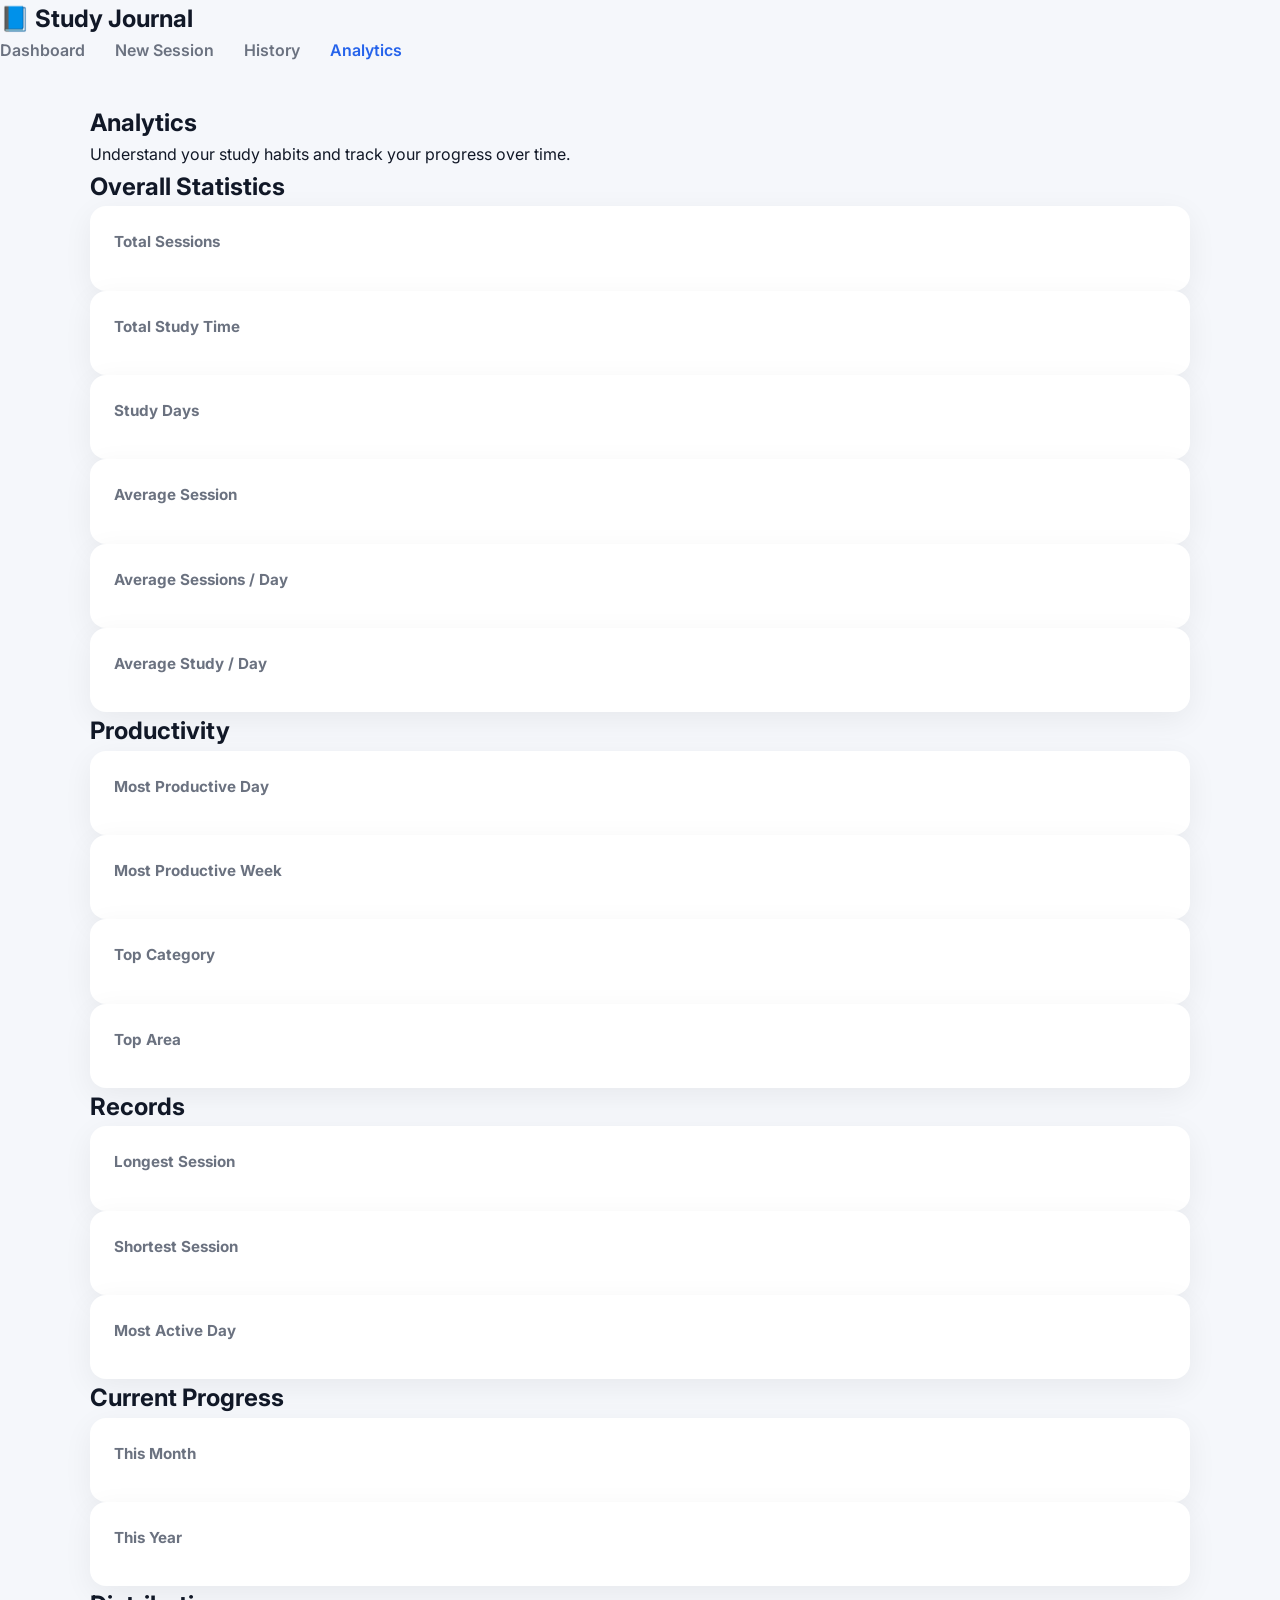
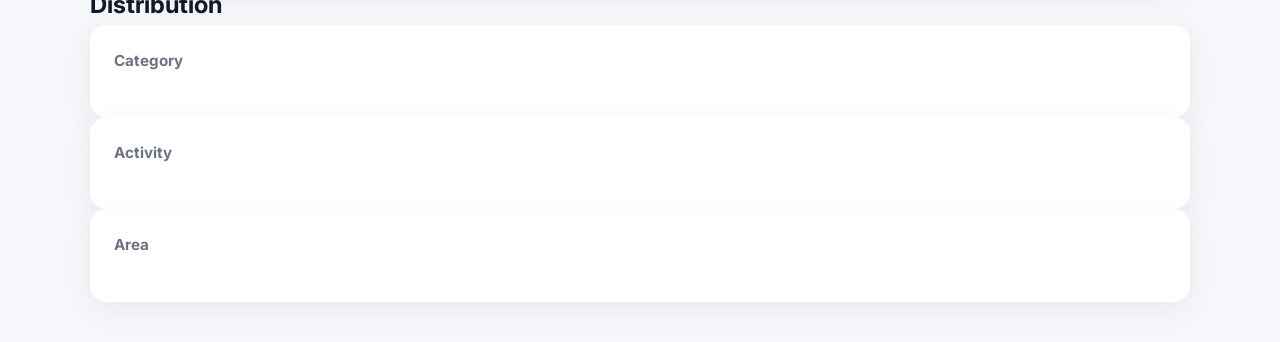
==== analytics.html @ ee1f6565 "Analytics JS and HTML" ====
<!DOCTYPE html>
<html lang="en">
<head>
    <meta charset="UTF-8">
    <meta name="viewport" content="width=device-width, initial-scale=1.0">
    <title>Analytics | Study Journal</title>

    <link rel="stylesheet" href="css/style.css">
</head>

<body>

    <!-- Header -->

    <header class="header">

        <a href="index.html" class="logo">
            📘 Study Journal
        </a>

        <nav class="nav">

            <a href="index.html">Dashboard</a>

            <a href="new-session.html">New Session</a>

            <a href="history.html">History</a>

            <a href="analytics.html" class="active">Analytics</a>

        </nav>

    </header>

    <main class="container">

        <!-- Page Header -->

        <section class="page-header">

            <h1>Analytics</h1>

            <p>
                Understand your study habits and track your progress over time.
            </p>

        </section>


        <!-- Overall Statistics -->

        <section>

            <h2>Overall Statistics</h2>

            <div class="stats-grid">

                <div class="card stat-card">
                    <h3>Total Sessions</h3>
                    <p id="total-sessions"></p>
                </div>

                <div class="card stat-card">
                    <h3>Total Study Time</h3>
                    <p id="total-study-time"></p>
                </div>

                <div class="card stat-card">
                    <h3>Study Days</h3>
                    <p id="study-days"></p>
                </div>

                <div class="card stat-card">
                    <h3>Average Session</h3>
                    <p id="average-session"></p>
                </div>

                <div class="card stat-card">
                    <h3>Average Sessions / Day</h3>
                    <p id="average-sessions-day"></p>
                </div>

                <div class="card stat-card">
                    <h3>Average Study / Day</h3>
                    <p id="average-study-day"></p>
                </div>

            </div>

        </section>


        <!-- Productivity -->

        <section>

            <h2>Productivity</h2>

            <div class="stats-grid">

                <div class="card">
                    <h3>Most Productive Day</h3>
                    <p id="productive-day"></p>
                </div>

                <div class="card">
                    <h3>Most Productive Week</h3>
                    <p id="productive-week"></p>
                </div>

                <div class="card">
                    <h3>Top Category</h3>
                    <p id="top-category"></p>
                </div>

                <div class="card">
                    <h3>Top Area</h3>
                    <p id="top-area"></p>
                </div>

            </div>

        </section>


        <!-- Records -->

        <section>

            <h2>Records</h2>

            <div class="stats-grid">

                <div class="card">
                    <h3>Longest Session</h3>
                    <p id="longest-session"></p>
                </div>

                <div class="card">
                    <h3>Shortest Session</h3>
                    <p id="shortest-session"></p>
                </div>

                <div class="card">
                    <h3>Most Active Day</h3>
                    <p id="most-active-day"></p>
                </div>

            </div>

        </section>


        <!-- Current Progress -->

        <section>

            <h2>Current Progress</h2>

            <div class="stats-grid">

                <div class="card">

                    <h3>This Month</h3>

                    <p id="month-sessions"></p>

                    <p id="month-minutes"></p>

                </div>

                <div class="card">

                    <h3>This Year</h3>

                    <p id="year-sessions"></p>

                    <p id="year-minutes"></p>

                </div>

            </div>

        </section>


        <!-- Distribution -->

        <section>

            <h2>Distribution</h2>

            <div class="stats-grid">

                <div class="card">

                    <h3>Category</h3>

                    <table id="category-distribution"></table>

                </div>

                <div class="card">

                    <h3>Activity</h3>

                    <table id="activity-distribution"></table>

                </div>

                <div class="card">

                    <h3>Area</h3>

                    <table id="area-distribution"></table>

                </div>

            </div>

        </section>

    </main>

    <script type="module" src="js/pages/analytics-page.js"></script>

</body>
</html>
---- css/style.css ----
/* ===========================
   Google Font
=========================== */

@import url('https://fonts.googleapis.com/css2?family=Inter:wght@400;500;600;700&display=swap');


/* ===========================
   Root Variables
=========================== */

:root {

    --bg: #f5f7fb;

    --surface: #ffffff;

    --primary: #2563eb;

    --primary-hover: #1d4ed8;

    --text: #111827;

    --muted: #6b7280;

    --border: #e5e7eb;

    --shadow: 0 8px 30px rgba(0,0,0,0.06);

    --radius: 16px;
   
    --radius-small:10px;

    --space-xs: 0.5rem;    /* 8px */
    --space-sm: 1rem;      /* 16px */
    --space-md: 1.5rem;    /* 24px */
    --space-lg: 2rem;      /* 32px */
    --space-xl: 3rem;      /* 48px */

}


/* ===========================
   Reset
=========================== */

*{

    margin:0;

    padding:0;

    box-sizing:border-box;

}


body{

    font-family:'Inter',sans-serif;

    background:var(--bg);

    color:var(--text);

    line-height:1.6;

}



/* ===========================
   Container
=========================== */

.container{

    width:min(1100px,92%);

    margin:auto;

    padding:40px 0;

}



/* ===========================
   Navigation
=========================== */

.navbar{

    display:flex;

    justify-content:space-between;

    align-items:center;

    padding:22px 5%;

    background:var(--surface);

    border-bottom:1px solid var(--border);

    position:sticky;

    top:0;

    z-index:100;

}


.logo {
    display: flex;
    align-items: center;
    gap: 0.5rem;

    text-decoration: none;
    color: inherit;

    font-size: 1.5rem;
    font-weight: 700;
}

.logo:hover {
    color: var(--primary);
}


nav{

    display:flex;

    gap:30px;

}


nav a{

    text-decoration:none;

    color:var(--muted);

    font-weight:600;

    transition:.25s;

}


nav a:hover{

    color:var(--primary);

}


nav a.active{

    color:var(--primary);

}



/* ===========================
   Hero
=========================== */

.hero{

    display:flex;

    justify-content:space-between;

    align-items:center;

    margin-bottom: var(--space-lg);

}


.hero h1{

    font-size:2.2rem;

    margin-bottom:10px;

}


.hero p{

    color:var(--muted);

}


.today{

    text-align:right;

}


.today p{

    color:var(--muted);

    margin-bottom:4px;

}



/* ===========================
   Cards
=========================== */

.card{

    background:var(--surface);

    border-radius:var(--radius);

    padding: var(--space-md);

    box-shadow:var(--shadow);

}


.card h3{

    margin-bottom:12px;

    color:var(--muted);

    font-size:.95rem;

}


.card h1{

    font-size:2.3rem;

    margin-bottom:8px;

}


.card h2{

    margin-bottom: var(--space-md);

}



/* ===========================
   Summary Grid
=========================== */

.summary-grid{

    display:grid;

    grid-template-columns:repeat(auto-fit,minmax(220px,1fr));

    gap:20px;

    margin-bottom:30px;

}

.form-sections {
    display: flex;
    flex-direction: column;
    gap: var(--space-lg);
}

/* ===========================
   Two Columns
=========================== */

.two-column{

    display:grid;

    grid-template-columns:1fr 1fr;

    gap:20px;

    margin-bottom:30px;

}


.two-column ul{

    list-style:none;

}


.two-column li{

    padding:12px 0;

    border-bottom:1px solid var(--border);

}



/* ===========================
   Section Title
=========================== */

.section-title{

    display:flex;

    justify-content:space-between;

    align-items:center;

    margin-bottom:25px;

}


.section-title a{

    color:var(--primary);

    text-decoration:none;

}



/* ===========================
   Empty State
=========================== */

.empty-state{

    text-align:center;

    padding:50px 20px;

}


.empty-state .icon{

    font-size:60px;

    margin-bottom:15px;

}


.empty-state h3{

    margin-bottom:10px;

}


.empty-state p{

    color:var(--muted);

    margin-bottom:25px;

}



/* ===========================
   Button
=========================== */

.button{

    display:inline-block;

    background:var(--primary);

    color:white;

    padding:12px 24px;

    border-radius:10px;

    text-decoration:none;

    font-weight:600;

    transition:.25s;

}


.button:hover{

    background:var(--primary-hover);

}



/* ===========================
   Quick Actions
=========================== */

.quick-actions{

    display:grid;

    grid-template-columns:repeat(auto-fit,minmax(240px,1fr));

    gap:20px;

    margin-top:30px;

}


.action-card{

    background:var(--surface);

    border-radius:var(--radius);

    padding:24px;

    text-decoration:none;

    color:inherit;

    box-shadow:var(--shadow);

    transition:.25s;

}


.action-card:hover{

    transform:translateY(-4px);

}


.action-card h3{

    margin:12px 0;

}


.action-card p{

    color:var(--muted);

}


.emoji{

    font-size:36px;

}


.disabled{

    opacity:.55;

    pointer-events:none;

}



/* ===========================
   Footer
=========================== */

footer{

    text-align:center;

    padding:30px;

    color:var(--muted);

}



/* ===========================
   Responsive
=========================== */

@media(max-width:900px){

    .hero{

        flex-direction:column;

        align-items:flex-start;

        gap:25px;

    }

    .today{

        text-align:left;

    }

    .two-column{

        grid-template-columns:1fr;

    }

}


@media(max-width:700px){

    .navbar{

        flex-direction:column;

        gap:18px;

    }

    nav{

        gap:18px;

        flex-wrap:wrap;

        justify-content:center;

    }

    .hero h1{

        font-size:1.8rem;

    }

}


/* ==========================================================
   Forms
========================================================== */

.form-grid {

    display: grid;

    grid-template-columns: repeat(auto-fit, minmax(260px, 1fr));

    gap: var(--space-md);
    margin-top: var(--space-md);

}

.form-group {

    display: flex;

    flex-direction: column;

}

.form-group label {

    margin-bottom: 8px;

    font-size: 0.95rem;

    font-weight: 600;

    color: var(--text);

}

.form-group input,
.form-group select,
.form-group textarea {

    width: 100%;

    padding: 14px 16px;

    font-size: 0.95rem;

    font-family: inherit;

    border: 1px solid var(--border);

    border-radius: 10px;

    background: white;

    color: var(--text);

    transition: all .25s ease;

    outline: none;

}

.form-group textarea {

    resize: vertical;

    min-height: 140px;

}

.form-group input:focus,
.form-group select:focus,
.form-group textarea:focus {

    border-color: var(--primary);

    box-shadow: 0 0 0 4px rgba(37,99,235,.10);

}

.form-group input[readonly] {

    background: #f8fafc;

    color: var(--muted);

    font-weight: 600;

}


/* ==========================================================
   Save Button Section
========================================================== */

.save-section {

    margin-top: var(--space-lg);

    display: flex;

    justify-content: center;

}

.save-section .button {

    min-width: 220px;

    font-size: 1rem;

}


/* ==========================================================
   Table
========================================================== */

table {

    width: 100%;

    border-collapse: collapse;

    margin-top: 20px;

}

thead {

    background: #f8fafc;

}

th {

    text-align: left;

    padding: 16px;

    font-size: .9rem;

    color: var(--muted);

    border-bottom: 1px solid var(--border);

}

td {

    padding: 16px;

    border-bottom: 1px solid var(--border);

}

tbody tr {

    transition: background .2s;

}

tbody tr:hover {

    background: #f9fafb;

}


/* ==========================================================
   Utilities
========================================================== */

.text-center {

    text-align: center;

}

.mt-1 {

    margin-top: 10px;

}

.mt-2 {

    margin-top: 20px;

}

.mt-3 {

    margin-top: 30px;

}

.mb-1 {

    margin-bottom: 10px;

}

.mb-2 {

    margin-bottom: 20px;

}

.mb-3 {

    margin-bottom: 30px;

}


/* ==========================================================
   Responsive Improvements
========================================================== */

@media (max-width: 768px) {

    .form-grid {

        grid-template-columns: 1fr;

    }

    .save-section .button {

        width: 100%;

    }

}

/*
=========================================
Recent Sessions
=========================================
*/

.recent-session {

    padding: 14px 0;

    border-bottom: 1px solid #e5e7eb;

}

.recent-session strong {

    display: block;

    font-size: 16px;

    margin-bottom: 4px;

}

.recent-session span {

    display: block;

    color: #6b7280;

    margin-bottom: 6px;

}

.recent-session small {

    color: #9ca3af;

}
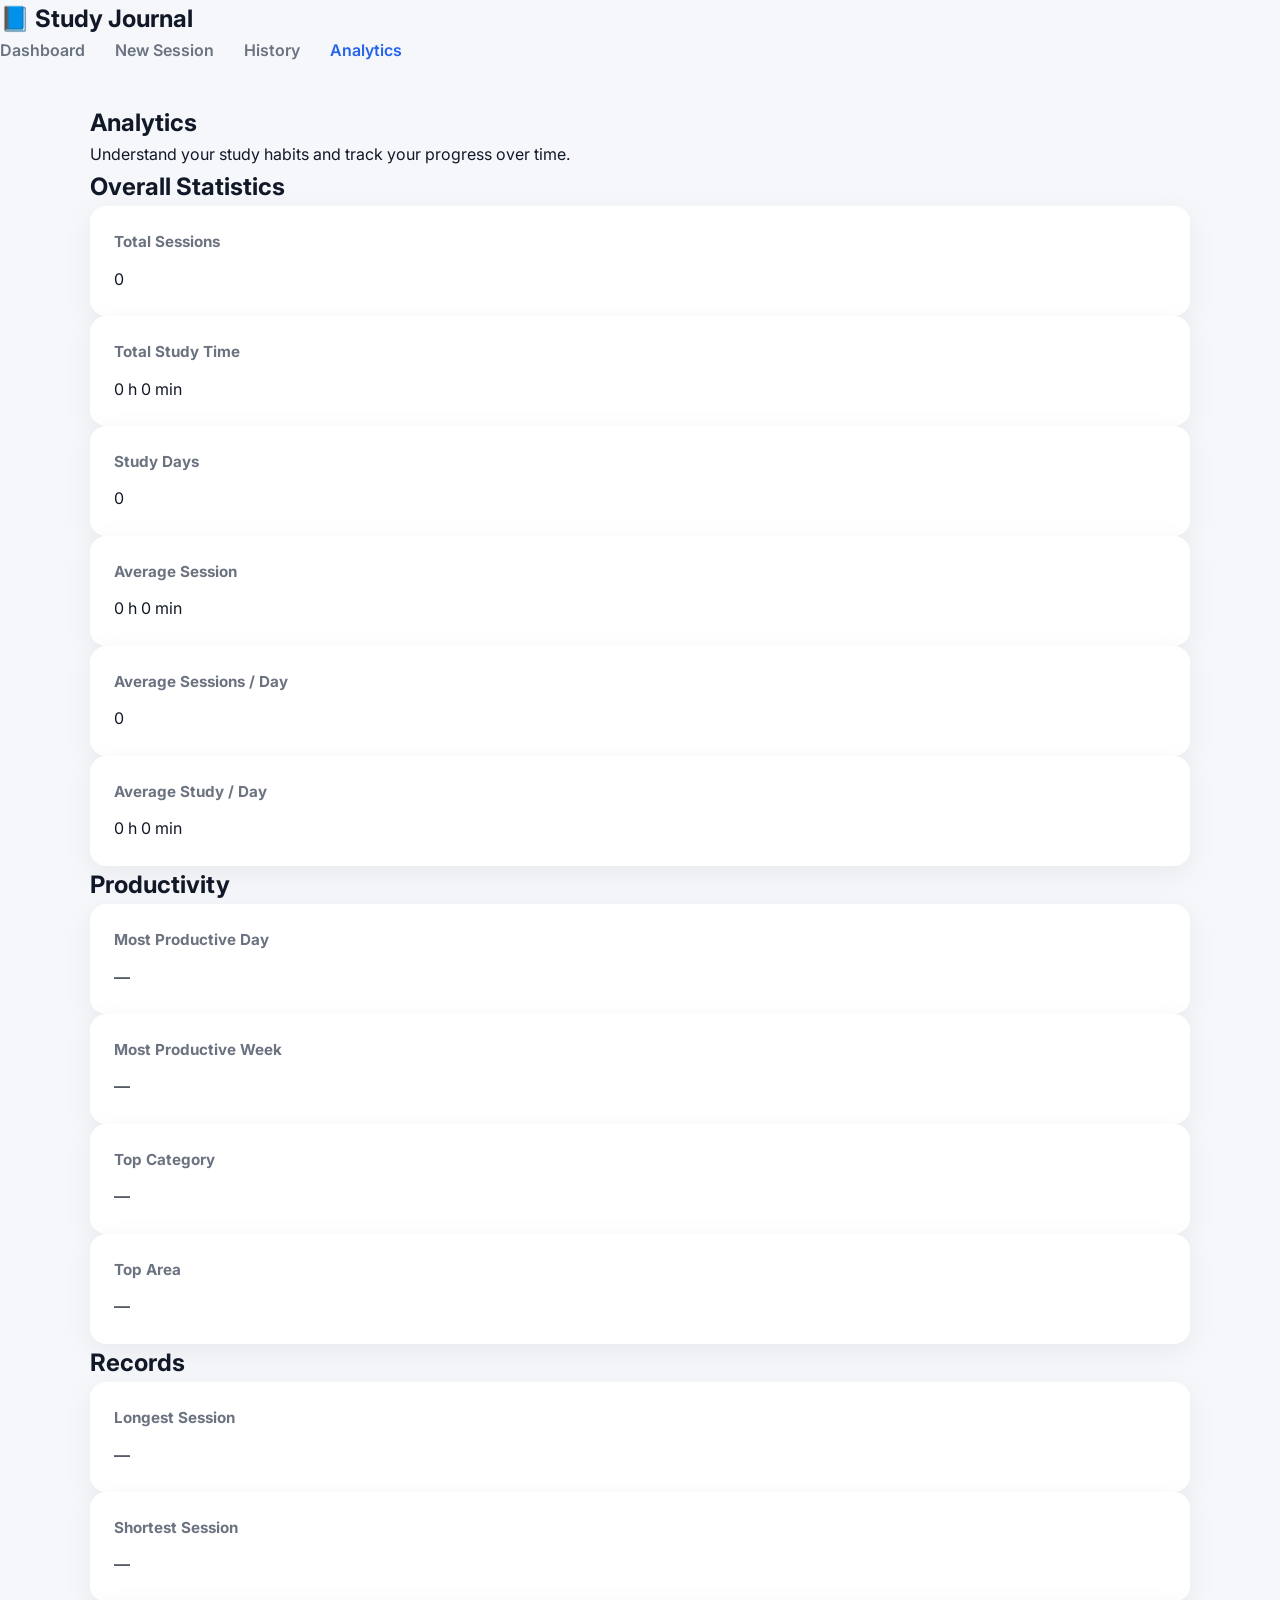
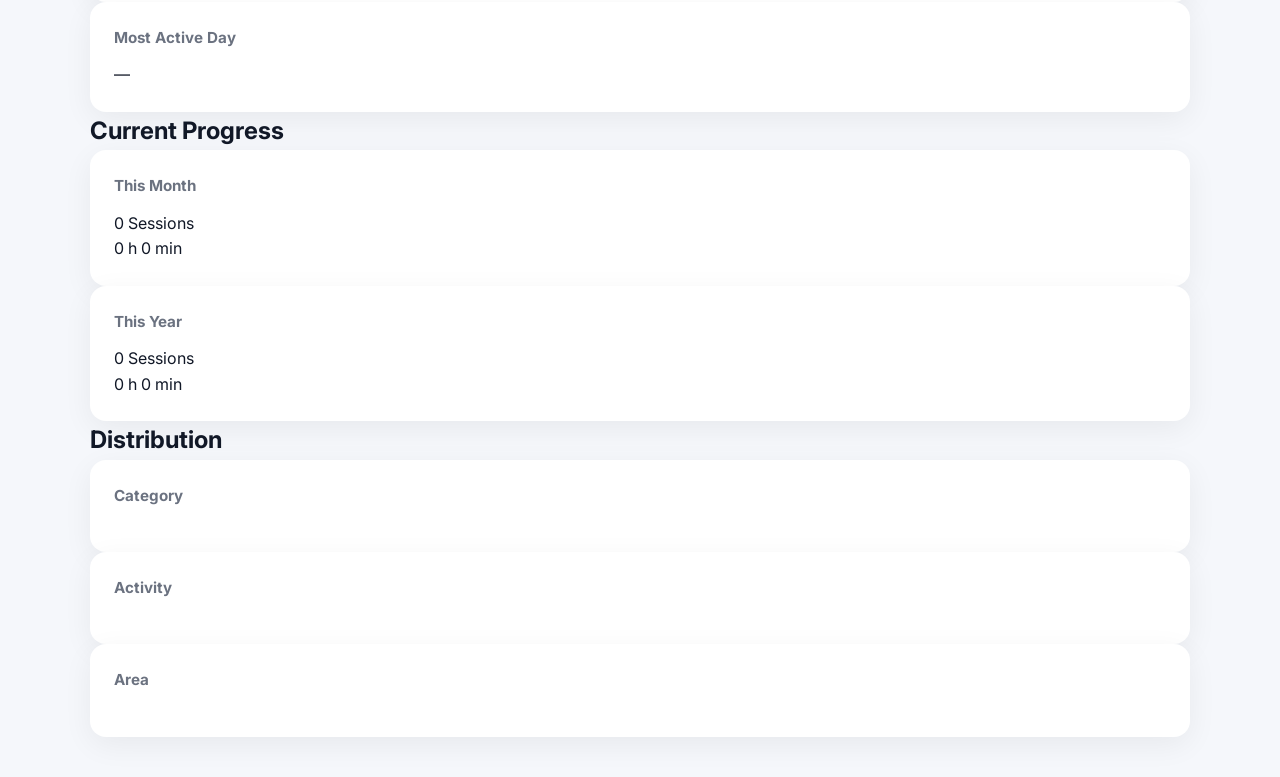
==== commit 1fcfbe2e: "Analytics Import function correction" ====
--- a/analytics.html
+++ b/analytics.html
@@ -222,7 +222,10 @@
 
     </main>
 
-    <script type="module" src="js/pages/analytics-page.js"></script>
+    <script src="js/storage.js"></script>
+    <script src="js/utils.js"></script>
+    <script src="js/analytics.js"></script>
+    <script src="js/analytics-page.js"></script>
 
 </body>
 </html>
